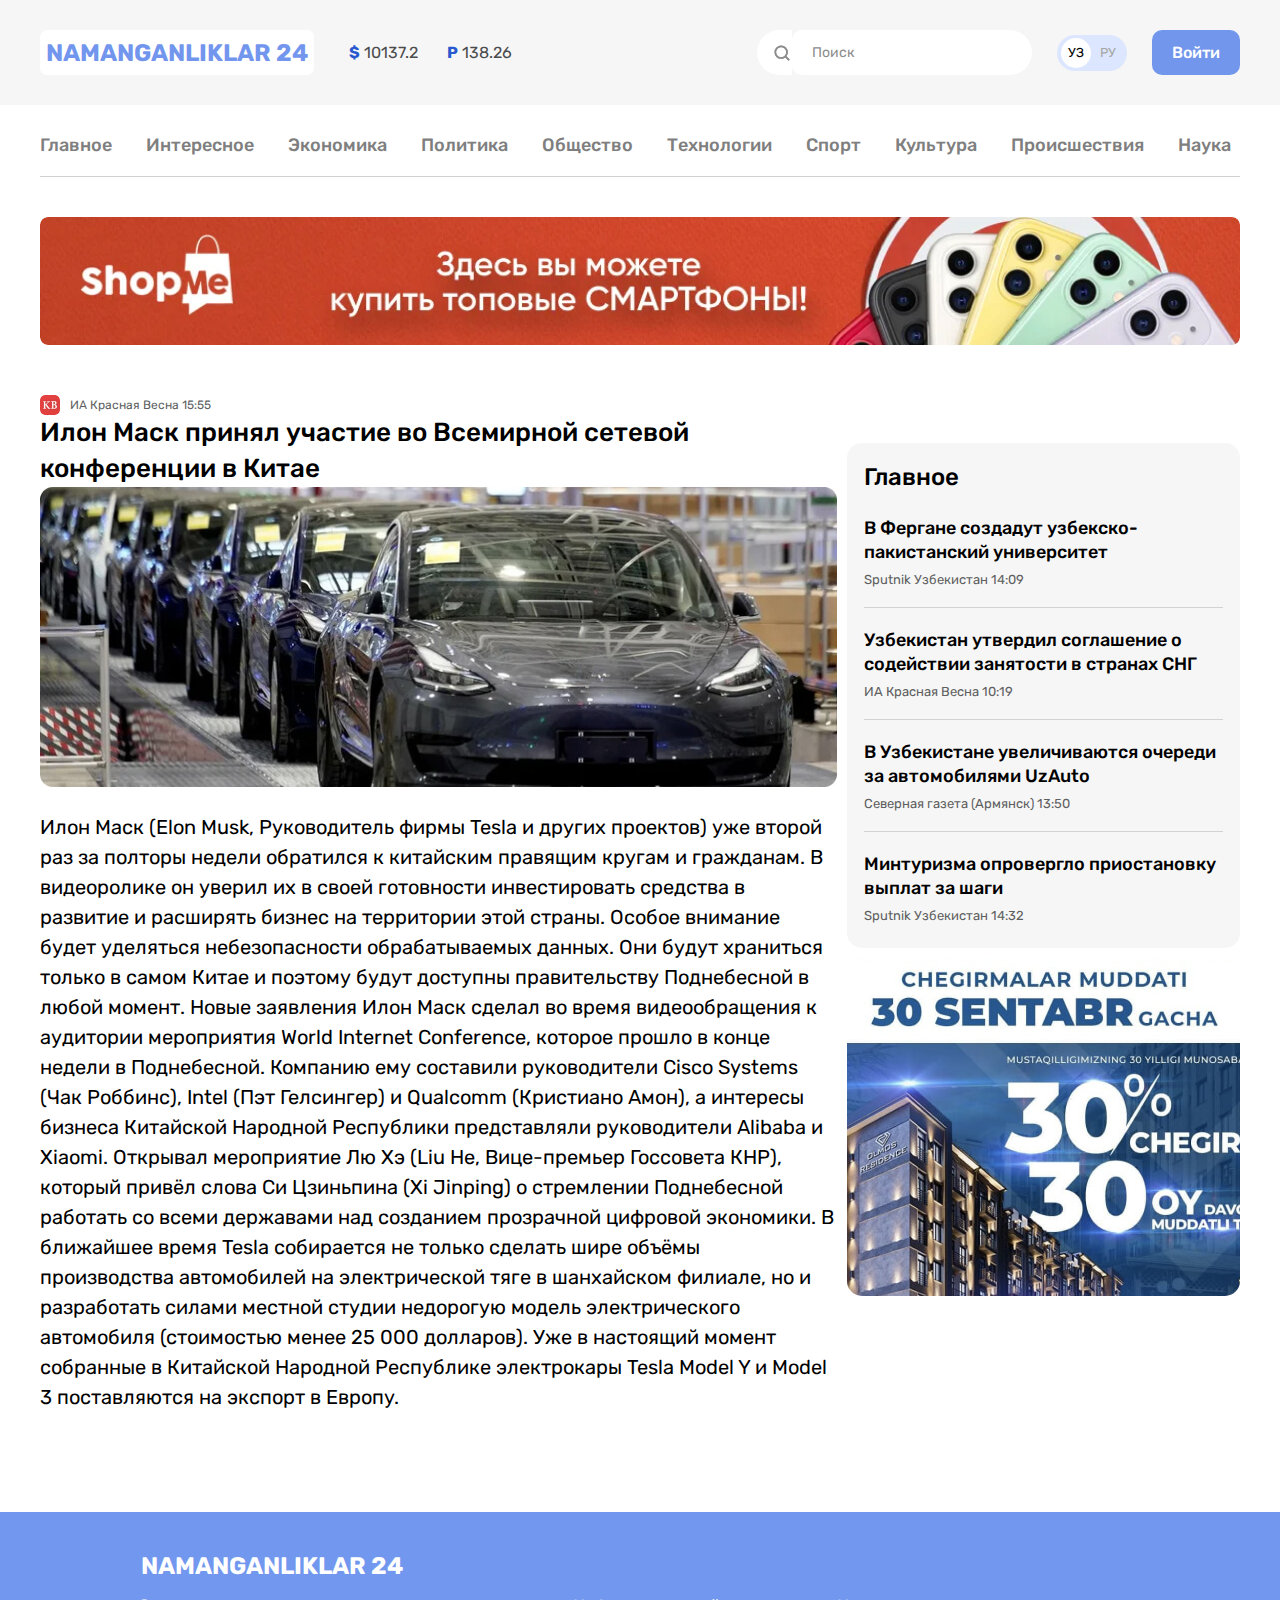
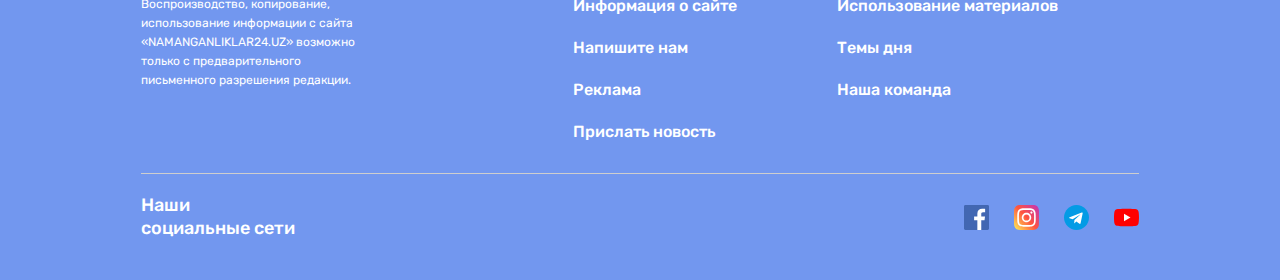
==== article.html @ 1b5d6b98 "optimisation 11.11.2021" ====
<!DOCTYPE html>
<html lang="uz">
<head>
  <meta charset="UTF-8">
  <meta http-equiv="X-UA-Compatible" content="IE=edge">
  <meta name="viewport" content="width=device-width, initial-scale=1.0">
  <title>Namanganliklar 24</title>
  <link rel="preconnect" href="https://fonts.googleapis.com">
  <link rel="preconnect" href="https://fonts.gstatic.com" crossorigin>
  <link href="https://fonts.googleapis.com/css2?family=Rubik:wght@400;500;700&display=swap" rel="stylesheet">
  <link rel="stylesheet" href="/styles/normalize.css">
  <link rel="stylesheet" href="/styles/styles.css">
</head>
<body>

    <header class="site-header">
			<div class="container site-header-wrapper">
				<div class="site-header__col-1">
					<a href="#" class="site-logo site-logo--blue">namanganliklar 24</a>
					<div class="currency-info-wrapper">
						<span class="currency-info">
							<span class="currency-info__icon">&#36;</span>
							10137.2
						</span>
						<span class="currency-info">
							<span class="currency-info__icon">p</span>
							138.26
						</span>
					</div>
				</div>
				<ul class="site-header__col-2">
					<li class=" site-header-lists">
						<form class="search-wrapper" action="https://echo.htmlacademy.ru" method="GET">
							<button type="submit" class="search-button">
								<img class="search-button__img" src="/img/search.svg" alt="search icon">
							</button>
							<input type="search" name="search" id="search" placeholder="Поиск" aria-label="Поиск" required>
						</form>
					</li>
					<li class="lang-current site-header-lists">
						<a class="lang-current__link lang-current--active" href="#">уз</a>
						<a class="lang-current__link" href="#">ру</a>
					</li>
					<li class="site-header-lists">
						<button type="submit" class="btn btn--primary">Войти</button>
					</li>
				</ul>
			</div>
    </header>

	<nav class="navigation">
		<ul class="container site-nav">
			<li class="site-nav-lists">
				<a class="site-nav-links" href="/index.html">Главное</a>
			</li>
			<li class="site-nav-lists">
				<a class="site-nav-links" href="/interesting.html">Интересное</a>
			</li>
			<li class="site-nav-lists">
				<a class="site-nav-links" href="#">Экономика</a>
			</li>
			<li class="site-nav-lists">
				<a class="site-nav-links" href="#">Политика</a>
			</li>
			<li class="site-nav-lists">
				<a class="site-nav-links" href="#">Общество</a>
			</li>
			<li class="site-nav-lists">
				<a class="site-nav-links" href="#">Технологии</a>
			</li>
			<li class="site-nav-lists">
				<a class="site-nav-links" href="#">Спорт</a>
			</li>
			<li class="site-nav-lists">
				<a class="site-nav-links" href="#">Культура</a>
			</li>
			<li class="site-nav-lists">
				<a class="site-nav-links" href="#">Происшествия</a>
			</li>
			<li class="site-nav-lists">
				<a class="site-nav-links" href="#">Наука</a>
			</li>
		</ul>
		<hr class="highlight-line">
	</nav>
	<aside class="index-promo container">
		<a href="#" target="_blank">
			<img class="index-promo__img" src="/img/index-promo.jpg" alt="smartfon rasmi" width="1200" height="128" srcset="/img/index-promo.jpg 1x, /img/index-promo@2x.jpg 2x">
		</a>
	</aside>

	<main class="main-content">
		<section class="container">
			<div class="news-col">
        <div class="news-desc news-col__row">
          <footer class="news-footer-icons">
            <img class="news-footer-icon" src="/img/kv.jpg" alt="icon-krasnaya-vesna" width="20" height="20">
            <span class="news-footer-desc">ИА Красная Весна</span>
            <time class="news-footer-time" datetime="15:55:00">15:55</time>
          </footer>
          <h2 class="title-xl">
            Илон Маск принял участие во Всемирной сетевой конференции в Китае
          </h2>
          <img class="news-desc__img" src="/img/cars-ilon-mask.jpg" alt="cars ilon mask" srcset="/img/cars-ilon-mask.jpg 1x, /img/cars-ilon-mask@2x.jpg 2x" width="797" height="300">
          <p class="news-desc__text">
            Илон Маск (Elon Musk, Руководитель фирмы Tesla и других проектов) уже второй раз за полторы недели обратился к китайским правящим кругам и гражданам. В видеоролике он уверил их в своей готовности инвестировать средства в развитие и расширять бизнес на территории этой страны. Особое внимание будет уделяться небезопасности обрабатываемых данных.
            Они будут храниться только в самом Китае и поэтому будут доступны правительству Поднебесной в любой момент.
            Новые заявления Илон Маск сделал во время видеообращения к аудитории мероприятия World Internet Conference, которое прошло в конце недели в Поднебесной. Компанию ему составили руководители Cisco Systems (Чак Роббинс), Intel (Пэт Гелсингер) и Qualcomm (Кристиано Амон), а интересы бизнеса Китайской Народной Республики представляли руководители Alibaba и Xiaomi.
            Открывал мероприятие Лю Хэ (Liu He, Вице-премьер Госсовета КНР), который привёл слова Си Цзиньпина (Xi Jinping) о стремлении Поднебесной работать со всеми державами над созданием прозрачной цифровой экономики.

            В ближайшее время Tesla собирается не только сделать шире объёмы производства автомобилей на электрической тяге в шанхайском филиале, но и разработать силами местной студии недорогую модель электрического автомобиля (стоимостью менее 25 000 долларов).
            Уже в настоящий момент собранные в Китайской Народной Республике электрокары Tesla Model Y и Model 3 поставляются на экспорт в Европу.
          </p>
        </div>
				<div class="news-col__row sidebar">
					<div class="sidebar__row">
						<h3 class="title-lg sidebar__title">Главное</h3>
						<div class="sidebar-content">
							<h5 class="title-sm sidebar__subtitle">
								<a class="title-transition" href="#">В Фергане создадут узбекско-пакистанский университет</a>
							</h5>
							<div class="news-src">
								Sputnik Узбекистан
								<time datetime="14:09:00">14:09</time>
							</div>
						</div>
						<div class="sidebar-content">
							<h5 class="title-sm sidebar__subtitle">
								<a class="title-transition" href="#">Узбекистан утвердил соглашение о содействии занятости в странах СНГ</a>
							</h5>
							<div class="news-src">
								ИА Красная Весна
								<time datetime="10:19:00">10:19</time>
							</div>
						</div>
						<div class="sidebar-content">
							<h5 class="title-sm sidebar__subtitle">
								<a class="title-transition" href="#">В Узбекистане увеличиваются очереди за автомобилями UzAuto</a>
							</h5>
							<div class="news-src">
								Северная газета (Армянск)
								<time datetime="13:50:00">13:50</time>
							</div>
						</div>
						<div class="sidebar-content">
							<h5 class="title-sm sidebar__subtitle">
								<a class="title-transition" href="#">Минтуризма опровергло приостановку выплат за шаги</a>
							</h5>
							<div class="news-src">
								Sputnik Узбекистан
								<time datetime="14:32:00">14:32</time>
							</div>
						</div>
					</div>
					<aside class="sidebar-promo">
						<a class="sidebar-promo__link" href="#" target="_blank">
							<img class="sidebar-promo__img" src="/img/30-chegirma.jpg" alt="30% chegirma" width="393" height="338" srcset="/img/30-chegirma.jpg 1x, /img/30-chegirma@2x.jpg 2x">
						</a>
					</aside>
				</div>
			</div>
		</section>

	</main>

	<!-- SITE FOOTER  -->
	<footer class="site-footer">
		<div class="site-footer-container">
			<div class="site-footer-top">
				<a href="index.html" class="site-logo site-logo--white">namanganliklar 24</a>
				<div class="site-footer-top__col">
					<p class="site-footer-top__text">
						Воспроизводство, копирование, использование информации с сайта «NAMANGANLIKLAR24.UZ» возможно только с предварительного письменного разрешения редакции.
					</p>
					<ul class="site-footer-top__list">
						<li class="site-footer-top__list-item">
							<a class="site-footer-top__link" href="#">Информация о сайте</a>
						</li>
						<li class="site-footer-top__list-item">
							<a class="site-footer-top__link" href="/write-to-us.html">Напишите нам</a>
						</li>
						<li class="site-footer-top__list-item">
							<a class="site-footer-top__link" href="#">Реклама</a>
						</li>
						<li class="site-footer-top__list-item">
							<a class="site-footer-top__link" href="#">Прислать новость</a>
						</li>
					</ul>
					<ul class="site-footer-top__list">
						<li class="site-footer-top__list-item">
							<a class="site-footer-top__link" href="#">Использование материалов</a>
						</li>
						<li class="site-footer-top__list-item">
							<a class="site-footer-top__link" href="#">Темы дня</a>
						</li>
						<li class="site-footer-top__list-item">
							<a class="site-footer-top__link" href="#">Наша команда</a>
						</li>
					</ul>
				</div>
			</div>
			<div class="site-footer-bottom">
				<h5 class="title-sm title-sm--white">Наши <br> социальные сети</h5>
				<ul class="site-footer-bottom__list">
					<li class="site-footer-bottom__list-item">
						<a href="#" class="site-footer-bottom__link">
							<img src="/img/icon-facebook.svg" alt="ikonka facebook" width="25" height="25">
						</a>
					</li>
					<li class="site-footer-bottom__list-item">
						<a href="#" class="site-footer-bottom__link">
							<img src="/img/icon-instagram.svg" alt="ikonka instagram" width="25" height="25">
						</a>
					</li>
					<li class="site-footer-bottom__list-item">
						<a href="#" class="site-footer-bottom__link">
							<img src="/img/icon-telegram.svg" alt="ikonka telegram" width="25" height="25">
						</a>
					</li>
					<li class="site-footer-bottom__list-item">
						<a href="#" class="site-footer-bottom__link">
							<img src="/img/icon-youtube.svg" alt="ikonka youtube" width="25" height="25">
						</a>
					</li>
				</ul>
			</div>
		</div>
	</footer>
</body>
</html>
---- styles/styles.css ----
/* GLOBAL */
*, *::before, *::after {
  box-sizing: border-box;
}
html {
  height: 100%;
  scroll-behavior: smooth;
}
body {
  display: flex;
  flex-direction: column;
  height: 100%;
  margin: 0;
  font-family: "Rubik", "Arial", sans-serif;
  font-size: 16px;
  line-height: 22px;
  color: #4a4b4c;
  background-color: #fff;
}
a {
  text-decoration: none;
  color: #000;
}
p {
  margin: 0;
}
ul {
  margin: 0;
  list-style-type: none;
}
.container {
  width: 100%;
  max-width: 1260px;
  margin: 0 auto;
  padding: 0 30px;
}
.d-none {
  display: none;
}
button {
  padding: 0;
  cursor: pointer;
}
input {
  padding: 0 6px;
  width: 100%;
}
::placeholder {
  font-size: 14px;
  line-height: 17px;
  color: #8d8d8d;
}
:focus {
  outline: 2px dotted #7296ee;
  outline-offset: 1px;
}
img {
  display: block;
  object-fit: cover;
}

/*  title-sm 18-24 h5
    title-md 20-26 h4
    title-lg 24-28 h3
    title-xl 26-36 h2
    text-sm 13-15 */

.title-md, .title-lg, .title-sm, .title-xl {
  font-weight: 500;
  color: #000;
}
.title-transition {
  transition:color .3s ease;
}
.title-transition:hover {
  color:#7296ee;
}
.title-transition:active {
  color:#517ee6;
}
.title-md {
  margin-top: 0;
  margin-bottom: 10px;
  font-size: 20px;
  line-height: 26px;
}
.title-xl {
  margin: 0;
  font-size: 26px;
  line-height: 36px;
}
.title-lg {
  margin: 0;
  font-size: 24px;
  line-height: 28px;
}
.title-sm {
  margin-top: 0;
  font-size: 18px;
  line-height: 24px;
}
.text-sm {
  font-size: 13px;
  line-height: 15px;
  color: #5e5f61;
}
.more-text {
  font-size: 20px;
  line-height: 30px;
  color: #000;
}
/* HEADER  */
.site-header {
  margin-bottom: 30px;
  padding: 30px 0;
  background-color: #f6f6f6;
}
.site-header-wrapper {
  display: flex;
  justify-content: space-between;
}
.site-header__col-1 {
  display: flex;
  justify-content: space-between;
  align-items: center;
}
.site-logo {
  font-size: 24px;
  font-weight: 700;
  line-height: 28px;
  text-transform: uppercase;
  transition: opacity .4s ease;
}
.site-logo:hover {
  opacity: 0.8;
}
.site-logo:active {
  opacity: 0.6;
}
.site-logo--blue {
  margin-right: 35px;
  padding: 9px 6px 8px;
  border-radius: 7px;
  background-color: #fff;
  color: #7296ee;
}
.currency-info:not(:last-child) {
  margin-right: 25px;
}
.currency-info__icon {
  text-transform: uppercase;
  font-weight: 700;
  line-height: 19px;
  color: #2959ce;
}
.site-header__col-2 {
  display: flex;
  align-items: center;
}
.site-header-lists:not(:last-child) {
  margin-right: 25px;
}
.search-wrapper {
  overflow: hidden;
  display: flex;
  width: 275px;
  height: 45px;
  border-radius: 60px;
}
.search-button {
  padding-left: 15px;
  background-color: #fff;
}
.search-button, #search {
  border: none;
}
.search-button__img {
  vertical-align: bottom;
}
.lang-current {
  display: flex;
  justify-content: space-around;
  width: 70px;
  padding: 3px;
  border-radius: 39px;
  background-color: #dce6ff;
}
.lang-current__link {
  width: 30px;
  display: inline-block;
  border-radius: 50%;
  font-size: 13px;
  line-height: 30px;
  text-transform: uppercase;
  text-align: center;
  color: #a6a6a6;
}
.lang-current--active {
  color: #000;
  background-color: #fff;
}
.btn {
  font-weight: 500;
  line-height: 19px;
  border:none;
  border-radius: 10px;
  padding: 13px 20px;
  color: #fff;
  transition: opacity .4s ease;
}
.btn:hover {
  opacity:0.8;
}
.btn:active {
  opacity:0.6;
}
.btn--primary {
  background-color: #7296ec;
}
/* NAVIGATION */
.navigation {
  margin-bottom: 40px;
}
.site-nav {
  display: flex;
  align-items: center;
  flex-wrap: wrap;
  margin-bottom: 16px;
}
.highlight-line {
  max-width: 1200px;
  height: 1px;
  margin: 0 auto;
  border: none;
  background-color: #d1d1d1;
}
.site-nav-lists:not(:last-child) {
  margin-right: 34px;
}
.site-nav-links {
  display: block;
  margin-bottom: 4px;
  font-size: 18px;
  font-weight: 500;
  line-height: 21px;
  color: #7f7f7f;
  transition: opacity .4s ease;
}
.site-nav-links:hover {
  opacity:0.8;
}
.site-nav-links:active {
  opacity:0.6;
}
.index-promo {
  margin-bottom: 50px;
}
.index-promo__img {
  display: block;
  border-radius: 8px;
}
.main-content {
  flex-grow: 1;
  padding-bottom: 100px;
}
.news-grid {
  display: flex;
  justify-content: space-between;
  flex-wrap: wrap;
  margin-bottom: 50px;
}
.news-grid__item {
  display: flex;
  justify-content: space-between;
  flex-direction: column;
  max-width: 393px;
  margin-bottom: 10px;
  padding:20px 16px 15px;
  border-radius: 15px;
  background-color: #f6f6f6;
}
.news-grid-title {
  display: inline-block;
  transition: color .4s ease, opacity .4s ease;
}
.news-grid-text {
  margin-bottom: 15px;
  flex-grow: 1;
}
.list-news-img-wrapper {
  display: block;
  margin-bottom: 15px;
}
.list-news__img {
  display: block;
  border-radius: 10px;
}
.news-footer-icons {
  display: flex;
  align-items: center;
}
.news-footer-icon {
  margin-right: 10px;
  border-radius: 5px;
}
.news-footer-desc, .news-footer-time {
  font-size: 12px;
  line-height: 14px;
  color: #5e5f61;
}
.news-footer-desc {
  margin-right: 3px;
}

/* SITE-CTA */
.notification-cta {
  display: flex;
  justify-content: space-between;
  align-items: center;
  margin-left: 75px;
  margin-right: 75px;
  margin-bottom: 60px;
  padding: 24px 70px 24px 29px;
  border-radius:10px;
  background-image: url(/img/bg-notif.jpg);
  background-repeat: no-repeat;
  background-size: cover;
  background-position: center;
}
.notification-cta__title {
  margin: 0;
}
.btn--turn {
  font-size: 20px;
  line-height: 24px;
  background-color: #f78b3b;
  padding-right: 30px;
  padding-left: 30px;
}

.main-news__title {
  margin-top: 0;
  margin-bottom: 20px;
}
.news-col {
  display: flex;
  flex-wrap: wrap;
  margin-left: -10px;
}
.news-col__row {
  margin-left: 10px;
}
.main-news__item {
  width: 797px;
  display: flex;
  padding: 20px 20px 20px 17px;
  border-radius:15px;
  background-color:#f6f6f6;
}
.main-news__item:not(:last-of-type) {
  margin-bottom: 10px;
}
.main-news-img__link {
  margin-right: 15px;
}
.main-news-img {
  display: block;
  border-radius:10px;
}
.main-news__text {
  margin-bottom: 17px;
}
.show-more {
  display: block;
  border-radius:10px;
  margin-top: 17px;
  padding-top: 17px;
  padding-bottom: 17px;
  font-weight: 500;
  font-size: 16px;
  line-height: 19px;
  text-align: center;
  background-color:#eaeaea;
  transition:background-color .4s ease;
}
.show-more:hover {
  background-color:rgba(0, 0, 0, 0.15);
}
.show-more:active {
  background-color:rgba(0, 0, 0, 0.2);
}
.sidebar {
  padding-top: 48px;
  width: 393px;
}
.sidebar__row {
  padding-top: 20px;
  padding-left: 17px;
  padding-right: 17px;
  padding-bottom: 25px;
  margin-bottom: 10px;
  background-color:#f6f6f6;
  border-radius:15px;
}
.sidebar__title {
  margin-bottom: 25px;
}
.sidebar-content:not(:last-of-type) {
  padding-bottom: 20px;
  margin-bottom: 20px;


}
.sidebar-content:not(:last-of-type) {
  border-bottom: 1px solid #d2d2d2;
}
.sidebar__subtitle {
  margin-bottom: 8px;
}
.news-src {
  font-size: 13px;
  line-height: 15px;
  color: #5e5f61;
}
.sidebar-promo__img {
  border-radius: 15px;
}

/* SITE-FOOTER  */
.site-footer *:focus {
  outline: 1px dashed #fff;
  outline-offset: 5px;
}
.site-footer {
  padding: 40px 0;
  background-color: #7297ef;
}
.site-logo--white, .site-footer-top__link, .site-footer-top__text {
  color: #fff;
}
.site-footer-container {
  max-width: 998px;
  width: 100%;
  margin: 0 auto;
}
.site-footer-top {
  padding-bottom: 30px;
  margin-bottom: 20px;
  border-bottom:1px solid #cecece;
}
.site-logo--white {
  display: block;
  margin-bottom: 15px;
}
.site-footer-top__col {
  display: flex;
}
.site-footer-top__text {
  max-width: 229px;
  margin-right: 203px;
  font-size: 12px;
  line-height: 19px;
}
.site-footer-top__list {
  padding: 0;
}
.site-footer-top__list:first-of-type {
  margin-right: 100px;
}
.site-footer-top__list-item:not(:last-child) {
  margin-bottom: 20px;
}
.site-footer-top__link {
  font-weight: 500;
  line-height: 19px;
  transition: opacity .4s ease;
}
.site-footer-top__link:hover {
  opacity:0.6;
}
.site-footer-top__link:active {
  opacity:0.4;
}

.site-footer-bottom {
  display: flex;
  justify-content: space-between;
  align-items: center;
}
.title-sm--white {
  margin: 0;
  line-height: 23px;
  color: #fff;
}
.site-footer-bottom__list {
  padding-left: 0;
  display: flex;
}
.site-footer-bottom__list-item:not(:last-child) {
  margin-right: 25px;
}
.site-footer-bottom__list-item {
  transition: transform .4s ease;
}
.site-footer-bottom__list-item:hover {
  transform: translateY(-5px);
}
.site-footer-bottom__list-item:active {
  transform: scale(1.5);
}
.site-footer-bottom__link {
  display: block;
}

/* page write-to-us  */
.write-to-us__title {
  margin-bottom: 20px;
}
.write-to-us-wrapper {
  display: flex;
  align-items: flex-start;
}
.write-to-us__form {
  flex-grow: 1;
  margin-right: 10px;
}
.write-to-us__inputs {
  margin-bottom: 20px;
}
.name-number-wrapper {
  display: flex;
  margin-bottom: 10px;
}
.input-name {
  margin-right: 10px;
}
.input-email {
  margin-bottom: 10px;
}
input, textarea {
  padding: 18px 20px;
  border: 1px solid rgba(0, 0, 0, 0.2);
  border-radius:10px;
}
textarea {
  display: block;
  resize: none;
  width: 100%;
  min-height: 180px;
}
.textarea-message {
  margin: 0;
}
.btn-wrapper {
  text-align: right;
}
.btn-send {
  padding: 17px 30px;
}
.our-info {
  flex-grow: 1;
  padding: 40px 25px;
  background-color:#f6f6f6;
  border-radius:10px;
}
.our-info-item:not(:last-child) {
  border-bottom: 1px solid #d2d2d2;
  margin-bottom: 20px;
}
.our-info__title {
  margin: 0;
  margin-bottom: 7px;
  font-weight: 500;
  font-size: 20px;
  line-height: 24px;
  color:#000;
}
.our-info__text {
  margin-bottom: 20px;
  line-height: 19px;
  color:#000;
}
.our__address-text {
  margin-bottom: 0;
}

/* articles */

.news-desc {
  width: 797px;
}
.news-desc__img {
  margin-bottom: 25px;
}
.news-desc__text{
  font-size: 20px;
  line-height: 30px;
  color:#000;
}


@media
only screen and (-webkit-min-device-pixel-ratio: 2),
only screen and (   min--moz-device-pixel-ratio: 2),
only screen and (     -o-min-device-pixel-ratio: 2/1),
only screen and (        min-device-pixel-ratio: 2),
only screen and (                min-resolution: 192dpi),
only screen and (                min-resolution: 2dppx) {
  .notification-cta {
    background-image: url(/img/bg-notif@2x.jpg);
  }

}
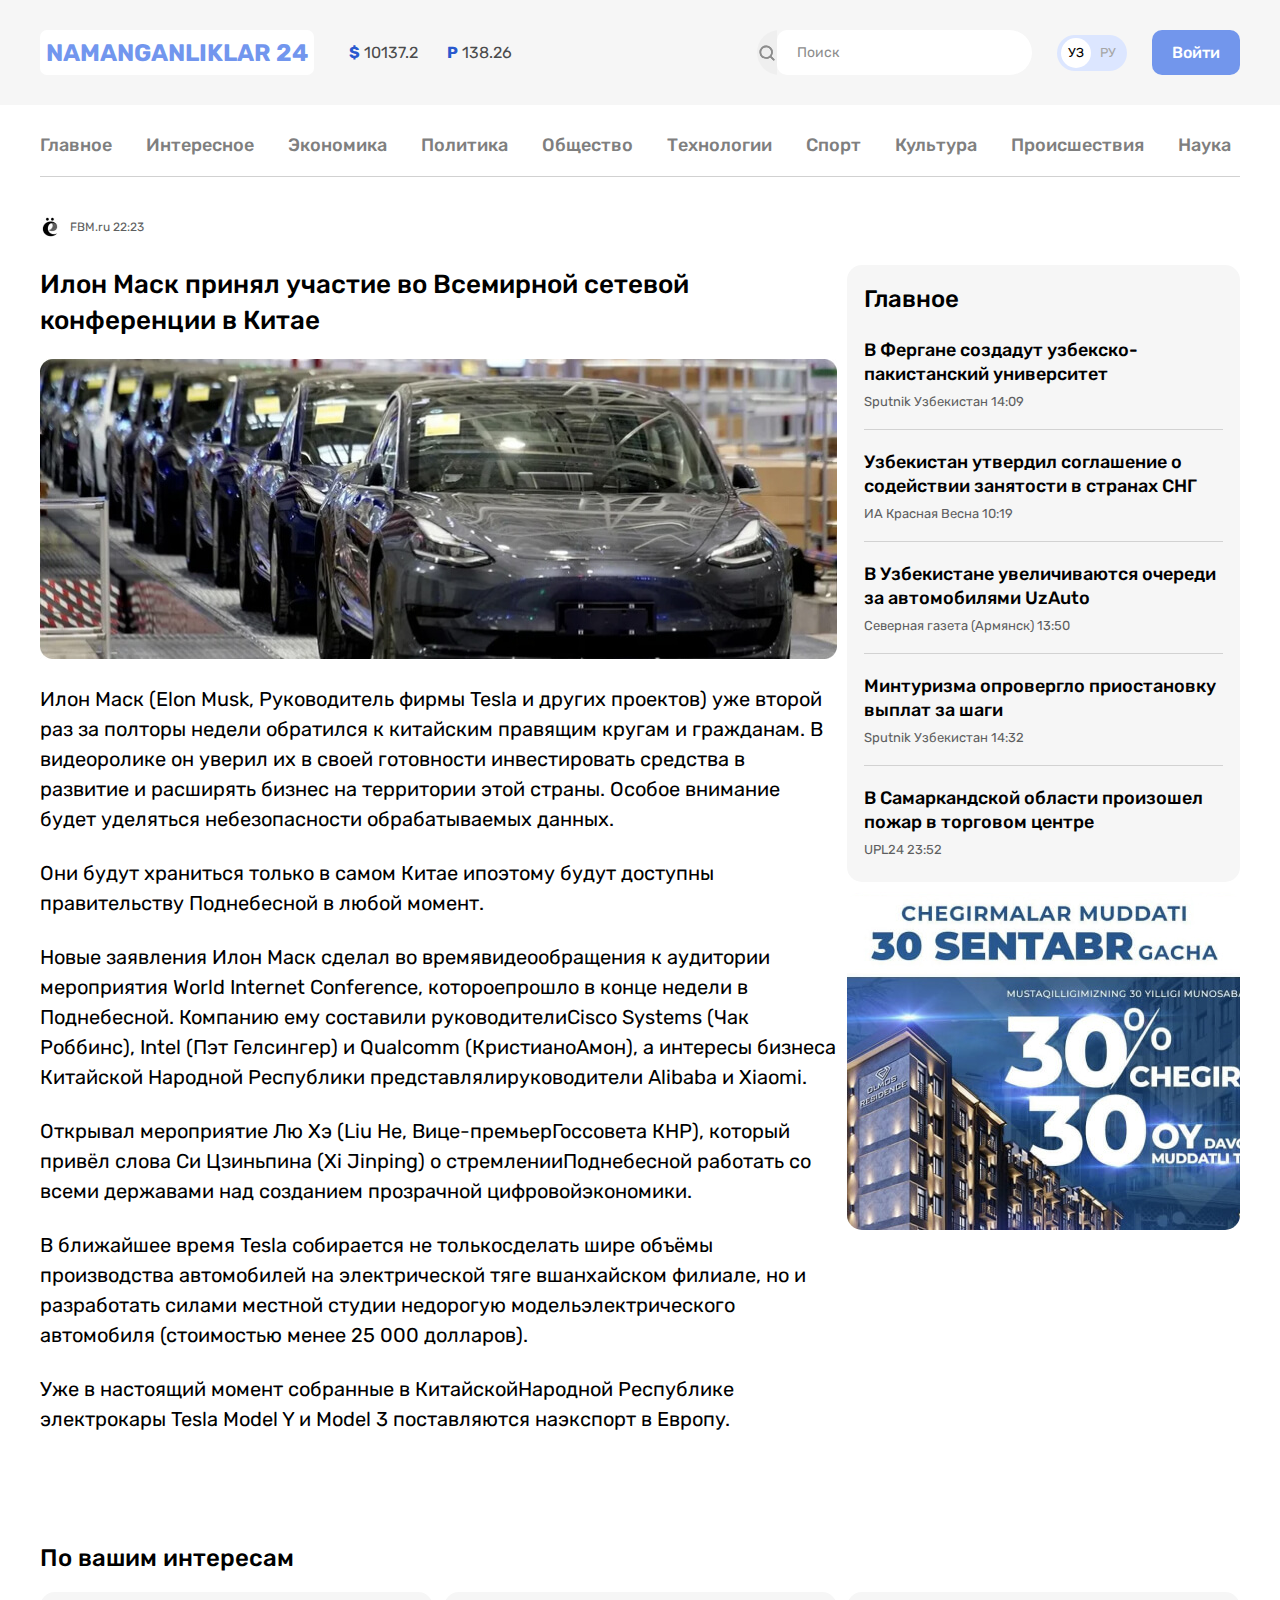
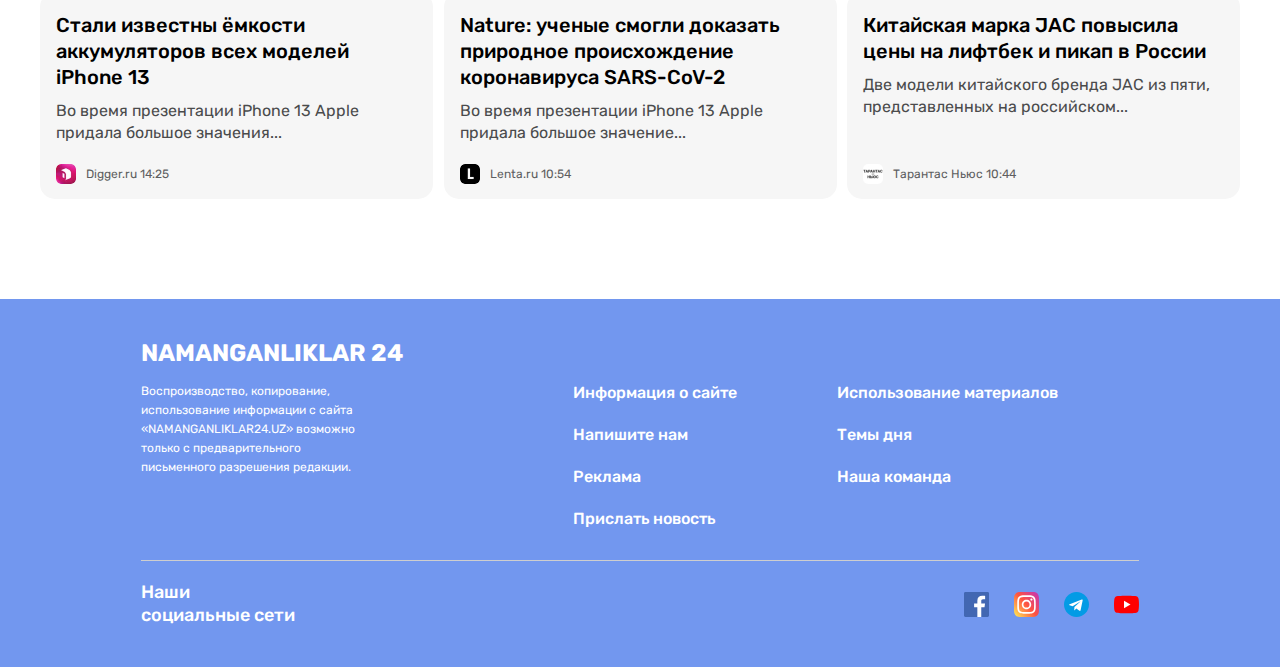
==== commit 3ed8c944: "add page article" ====
--- a/article.html
+++ b/article.html
@@ -16,7 +16,7 @@
     <header class="site-header">
 			<div class="container site-header-wrapper">
 				<div class="site-header__col-1">
-					<a href="#" class="site-logo site-logo--blue">namanganliklar 24</a>
+					<a href="/index.html" class="site-logo site-logo--blue">namanganliklar 24</a>
 					<div class="currency-info-wrapper">
 						<span class="currency-info">
 							<span class="currency-info__icon">&#36;</span>
@@ -83,36 +83,28 @@
 		</ul>
 		<hr class="highlight-line">
 	</nav>
-	<aside class="index-promo container">
-		<a href="#" target="_blank">
-			<img class="index-promo__img" src="/img/index-promo.jpg" alt="smartfon rasmi" width="1200" height="128" srcset="/img/index-promo.jpg 1x, /img/index-promo@2x.jpg 2x">
-		</a>
-	</aside>
 
 	<main class="main-content">
 		<section class="container">
-			<div class="news-col">
+			<div class="news-col article-col">
         <div class="news-desc news-col__row">
           <footer class="news-footer-icons">
-            <img class="news-footer-icon" src="/img/kv.jpg" alt="icon-krasnaya-vesna" width="20" height="20">
-            <span class="news-footer-desc">ИА Красная Весна</span>
-            <time class="news-footer-time" datetime="15:55:00">15:55</time>
+            <img class="news-footer-icon" src="/img/solenka.jpg" alt="icon-krasnaya-vesna" width="20" height="20" srcset="/img/solenka.jpg 1x, /img/solenka@2x.jpg 2x">
+            <span class="news-footer-desc">FBM.ru</span>
+            <time class="news-footer-time" datetime="22:23:00">22:23</time>
           </footer>
-          <h2 class="title-xl">
+          <h2 class="title-xl article-title">
             Илон Маск принял участие во Всемирной сетевой конференции в Китае
           </h2>
           <img class="news-desc__img" src="/img/cars-ilon-mask.jpg" alt="cars ilon mask" srcset="/img/cars-ilon-mask.jpg 1x, /img/cars-ilon-mask@2x.jpg 2x" width="797" height="300">
-          <p class="news-desc__text">
-            Илон Маск (Elon Musk, Руководитель фирмы Tesla и других проектов) уже второй раз за полторы недели обратился к китайским правящим кругам и гражданам. В видеоролике он уверил их в своей готовности инвестировать средства в развитие и расширять бизнес на территории этой страны. Особое внимание будет уделяться небезопасности обрабатываемых данных.
-            Они будут храниться только в самом Китае и поэтому будут доступны правительству Поднебесной в любой момент.
-            Новые заявления Илон Маск сделал во время видеообращения к аудитории мероприятия World Internet Conference, которое прошло в конце недели в Поднебесной. Компанию ему составили руководители Cisco Systems (Чак Роббинс), Intel (Пэт Гелсингер) и Qualcomm (Кристиано Амон), а интересы бизнеса Китайской Народной Республики представляли руководители Alibaba и Xiaomi.
-            Открывал мероприятие Лю Хэ (Liu He, Вице-премьер Госсовета КНР), который привёл слова Си Цзиньпина (Xi Jinping) о стремлении Поднебесной работать со всеми державами над созданием прозрачной цифровой экономики.
-
-            В ближайшее время Tesla собирается не только сделать шире объёмы производства автомобилей на электрической тяге в шанхайском филиале, но и разработать силами местной студии недорогую модель электрического автомобиля (стоимостью менее 25 000 долларов).
-            Уже в настоящий момент собранные в Китайской Народной Республике электрокары Tesla Model Y и Model 3 поставляются на экспорт в Европу.
-          </p>
+          <p class="news-desc__text">Илон Маск (Elon Musk, Руководитель фирмы Tesla и других проектов) уже второй раз за полторы недели обратился к китайским правящим кругам и гражданам. В видеоролике он уверил их в своей готовности инвестировать средства в развитие и расширять бизнес на территории этой страны. Особое внимание будет уделяться небезопасности обрабатываемых данных.</p>
+          <p class="news-desc__text">Они будут храниться только в самом Китае ипоэтому будут доступны правительству Поднебесной в любой момент.</p>
+          <p class="news-desc__text">Новые заявления Илон Маск сделал во времявидеообращения к аудитории мероприятия World Internet Conference, котороепрошло в конце недели в Поднебесной. Компанию ему составили руководителиCisco Systems (Чак Роббинс), Intel (Пэт Гелсингер) и Qualcomm (КристианоАмон), а интересы бизнеса Китайской Народной Республики представлялируководители Alibaba и Xiaomi.</p>
+          <p class="news-desc__text">Открывал мероприятие Лю Хэ (Liu He, Вице-премьерГоссовета КНР), который привёл слова Си Цзиньпина (Xi Jinping) о стремленииПоднебесной работать со всеми державами над созданием прозрачной цифровойэкономики.</p>
+          <p class="news-desc__text">В ближайшее время Tesla собирается не толькосделать шире объёмы производства автомобилей на электрической тяге вшанхайском филиале, но и разработать силами местной студии недорогую модельэлектрического автомобиля (стоимостью менее 25 000 долларов).</p>
+          <p class="news-desc__text">Уже в настоящий момент собранные в КитайскойНародной Республике электрокары Tesla Model Y и Model 3 поставляются наэкспорт в Европу.</p>
         </div>
-				<div class="news-col__row sidebar">
+				<div class="news-col__row sidebar article-sidebar">
 					<div class="sidebar__row">
 						<h3 class="title-lg sidebar__title">Главное</h3>
 						<div class="sidebar-content">
@@ -149,6 +141,15 @@
 							<div class="news-src">
 								Sputnik Узбекистан
 								<time datetime="14:32:00">14:32</time>
+							</div>
+						</div>
+						<div class="sidebar-content">
+							<h5 class="title-sm sidebar__subtitle">
+								<a class="title-transition" href="#">В Самаркандской области произошел пожар в торговом центре</a>
+							</h5>
+							<div class="news-src">
+								UPL24
+								<time datetime="23:52:00">23:52</time>
 							</div>
 						</div>
 					</div>
@@ -160,6 +161,58 @@
 				</div>
 			</div>
 		</section>
+		<section class="container article-interesting">
+			<div class="article-interesting">
+				<h3 class="title-lg article-interesting__heading">По вашим интересам</h3>
+				<div class="news-grid article-interesting__news-grid">
+					<article class="news-grid__item article-interesting__news-grid-item">
+						<h4 class="news-grid-title title-md">
+							<a class="title-transition" href="#">
+								Стали известны ёмкости аккумуляторов всех моделей iPhone 13
+							</a>
+						</h4>
+						<p class="news-grid-text article-interesting__text">
+							Во время презентации iPhone 13 Apple придала большое значения...
+						</p>
+						<footer class="news-footer-icons">
+							<img class="news-footer-icon" src="/img/digger.jpg" alt="icon-digger" width="20" height="20">
+							<span class="news-footer-desc">Digger.ru</span>
+							<time class="news-footer-time" datetime="14:25:00">14:25</time>
+						</footer>
+					</article>
+					<article class="news-grid__item article-interesting__news-grid-item">
+						<h4 class="news-grid-title title-md">
+							<a class="title-transition" href="#">
+								Nature: ученые смогли доказать природное происхождение коронавируса SARS-CoV-2
+							</a>
+						</h4>
+						<p class="news-grid-text article-interesting__text">
+							Во время презентации iPhone 13 Apple придала большое значение...
+						</p>
+						<footer class="news-footer-icons">
+							<img class="news-footer-icon" src="/img/lenta.jpg" alt="icon-lenta" width="20" height="20">
+							<span class="news-footer-desc">Lenta.ru</span>
+							<time class="news-footer-time" datetime="10:54:00">10:54</time>
+						</footer>
+					</article>
+					<article class="news-grid__item article-interesting__news-grid-item">
+						<h4 class="news-grid-title title-md">
+							<a class="title-transition" href="#">
+								Китайская марка JAC повысила цены на лифтбек и пикап в России
+							</a>
+						</h4>
+						<p class="news-grid-text article-interesting__text">
+							Две модели китайского бренда JAC из пяти, представленных на российском...
+						</p>
+						<footer class="news-footer-icons">
+							<img class="news-footer-icon" src="/img/tarantas-nyus.jpg" alt="icon-tarantas-nyus" width="20" height="20">
+							<span class="news-footer-desc">Тарантас Ньюс</span>
+							<time class="news-footer-time" datetime="10:44:00">10:44</time>
+						</footer>
+					</article>
+				</div>
+			</div>
+		</section>
 
 	</main>
 
@@ -167,7 +220,9 @@
 	<footer class="site-footer">
 		<div class="site-footer-container">
 			<div class="site-footer-top">
-				<a href="index.html" class="site-logo site-logo--white">namanganliklar 24</a>
+				<div class="site-footer-top__logo-wrapper">
+					<a href="index.html" class="site-logo site-logo--white">namanganliklar 24</a>
+				</div>
 				<div class="site-footer-top__col">
 					<p class="site-footer-top__text">
 						Воспроизводство, копирование, использование информации с сайта «NAMANGANLIKLAR24.UZ» возможно только с предварительного письменного разрешения редакции.
--- a/styles/styles.css
+++ b/styles/styles.css
@@ -77,6 +77,17 @@
 }
 .title-transition:active {
   color:#517ee6;
+}
+.animation-transition  {
+  display: block;
+  width: 0;
+  height: 3px;
+  background-color:#7296ee;
+  border-radius:50px;
+  transition:width .4s ease;
+}
+.our-info__text:hover .animation-transition{
+  width: 25%;
 }
 .title-md {
   margin-top: 0;
@@ -167,15 +178,21 @@
   height: 45px;
   border-radius: 60px;
 }
-.search-button {
+/* .search-button {
   padding-left: 15px;
   background-color: #fff;
 }
+.search-button__img {
+  vertical-align: bottom;
+} */
 .search-button, #search {
   border: none;
 }
-.search-button__img {
-  vertical-align: bottom;
+.search-input {
+  padding-left: 40px;
+  background-image:url(/img/search.svg);
+  background-repeat:no-repeat;
+  background-position:15px center;
 }
 .lang-current {
   display: flex;
@@ -448,8 +465,7 @@
   margin-bottom: 20px;
   border-bottom:1px solid #cecece;
 }
-.site-logo--white {
-  display: block;
+.site-footer-top__logo-wrapper {
   margin-bottom: 15px;
 }
 .site-footer-top__col {
@@ -513,6 +529,9 @@
 }
 
 /* page write-to-us  */
+.section-write-to-us {
+  margin-top: 20px;
+}
 .write-to-us__title {
   margin-bottom: 20px;
 }
@@ -564,6 +583,7 @@
   border-radius:10px;
 }
 .our-info-item:not(:last-child) {
+  padding-bottom: 17px;
   border-bottom: 1px solid #d2d2d2;
   margin-bottom: 20px;
 }
@@ -584,18 +604,41 @@
   margin-bottom: 0;
 }
 
-/* articles */
-
+/* PAGE articles */
+.article-col {
+  margin-bottom: 110px;
+}
+.article-title:not(:first-child) {
+  margin-top: 30px;
+  margin-bottom: 20px;
+}
 .news-desc {
   width: 797px;
 }
 .news-desc__img {
   margin-bottom: 25px;
 }
-.news-desc__text{
+.news-desc__text {
   font-size: 20px;
   line-height: 30px;
   color:#000;
+}
+.news-desc__text:not(:last-child) {
+  margin-bottom: 24px;
+}
+
+/* SECTION INTERSTING */
+.article-interesting__heading {
+  margin-bottom: 20px;
+}
+.article-interesting__news-grid {
+  margin-bottom: 0;
+}
+.article-interesting__news-grid-item {
+  margin-bottom: 0;
+}
+.article-interesting__text {
+  margin-bottom: 20px;
 }
 
 
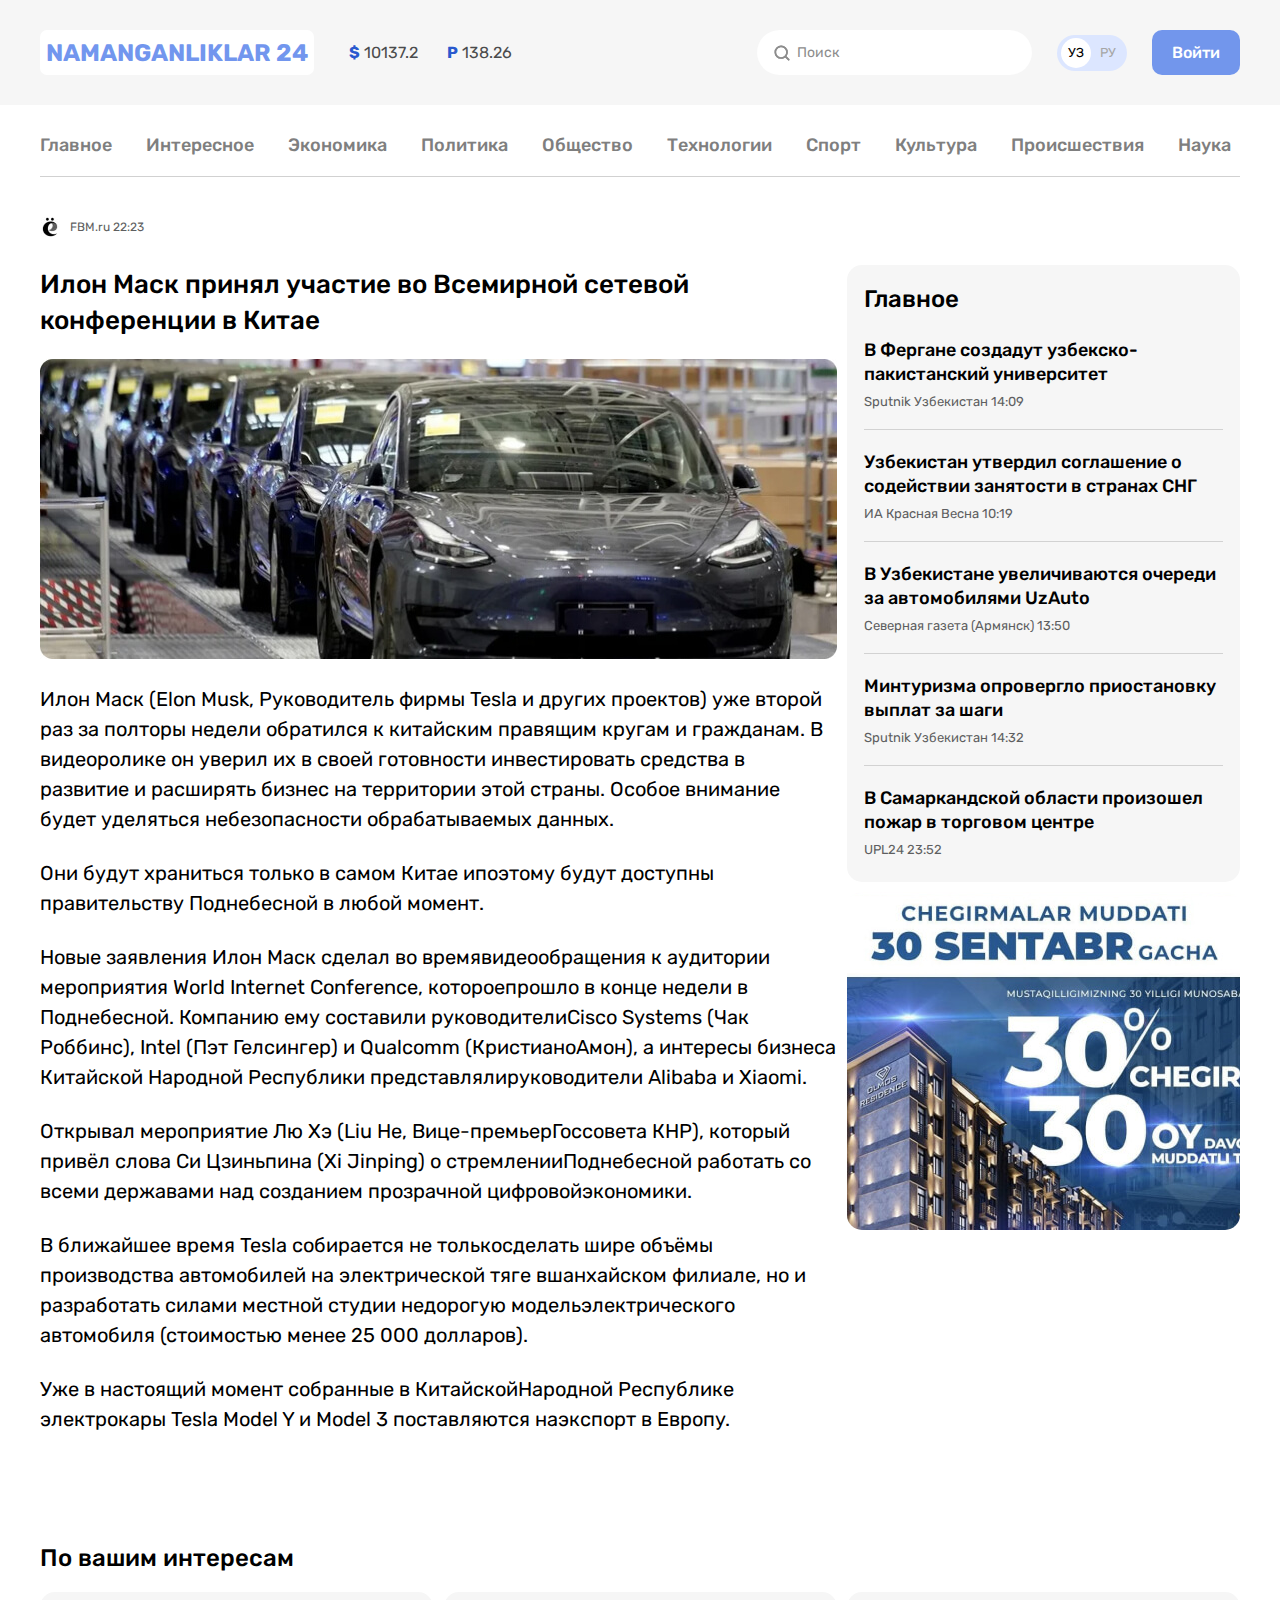
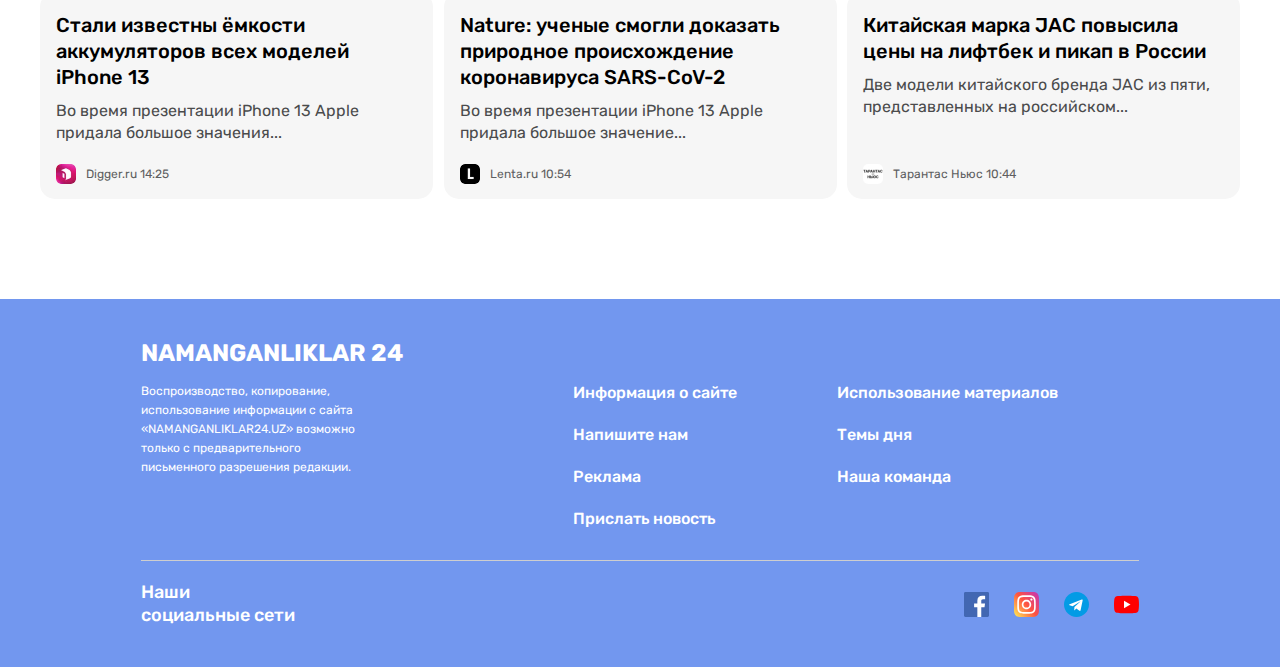
==== commit eae838b6: "optimisation 06.12.21" ====
--- a/article.html
+++ b/article.html
@@ -31,10 +31,10 @@
 				<ul class="site-header__col-2">
 					<li class=" site-header-lists">
 						<form class="search-wrapper" action="https://echo.htmlacademy.ru" method="GET">
-							<button type="submit" class="search-button">
+							<!-- <button type="submit" class="search-button">
 								<img class="search-button__img" src="/img/search.svg" alt="search icon">
-							</button>
-							<input type="search" name="search" id="search" placeholder="Поиск" aria-label="Поиск" required>
+							</button> -->
+							<input class="search-input" type="search" name="search" id="search" placeholder="Поиск" aria-label="Поиск" required>
 						</form>
 					</li>
 					<li class="lang-current site-header-lists">
